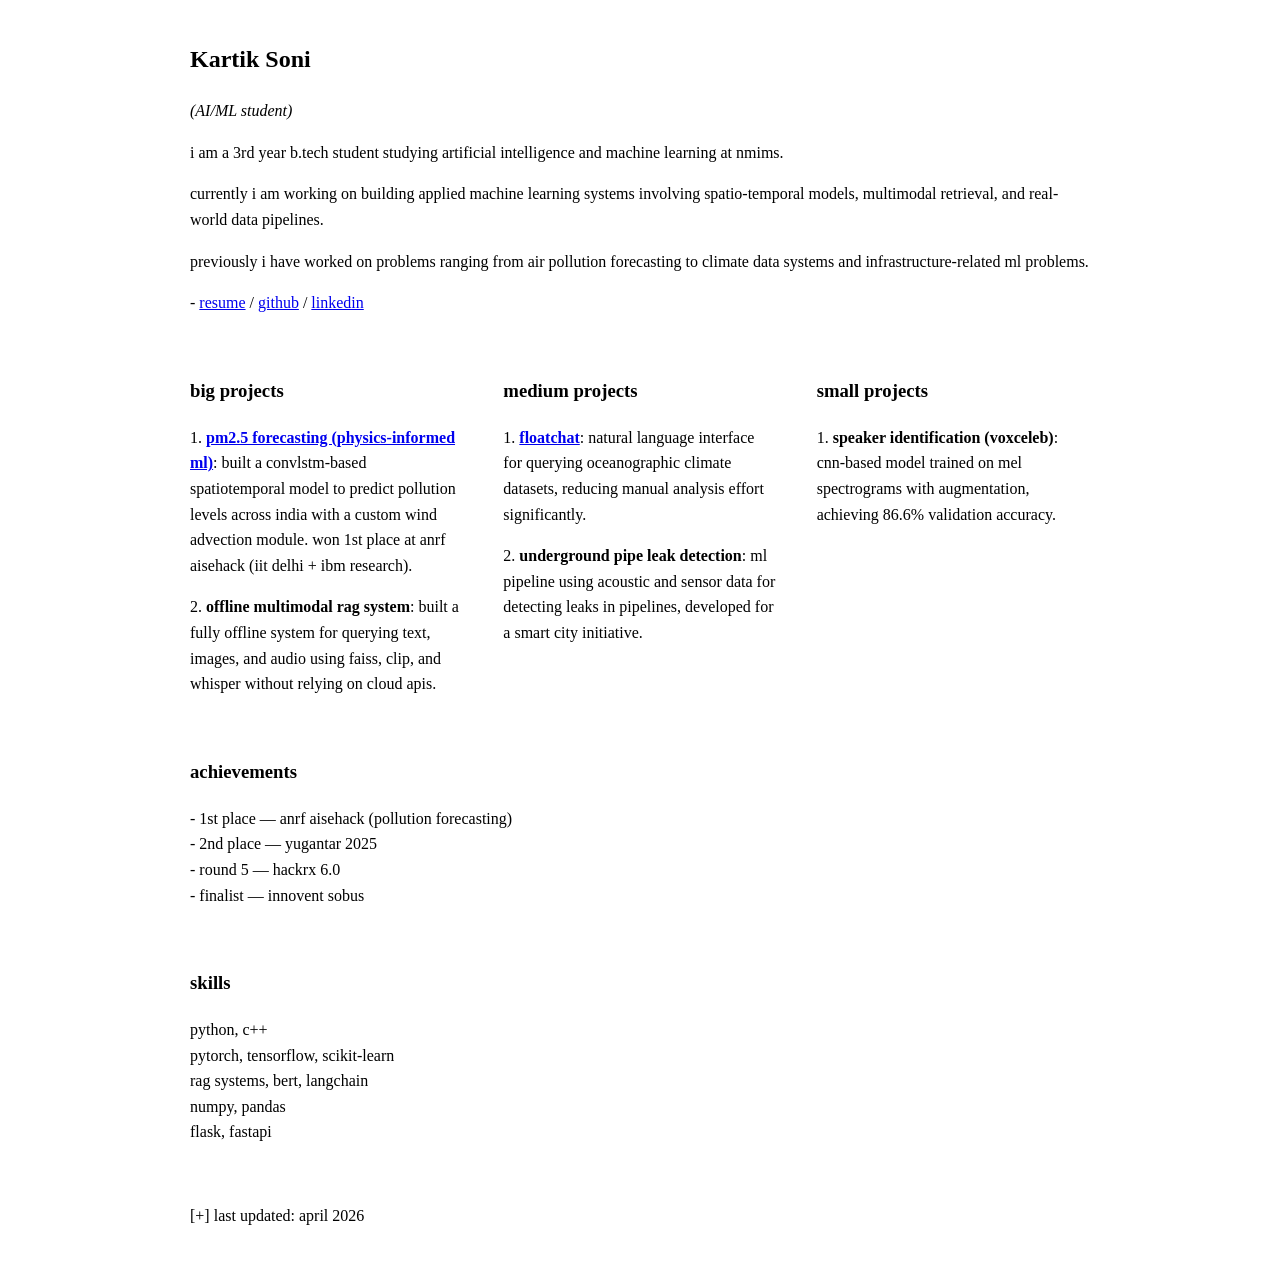
==== profile.html @ 04551285 "profile updated" ====
<!DOCTYPE html>
<html lang="en">
<head>
    <meta charset="UTF-8">
    <title>Kartik Soni</title>
</head>
<body style="max-width: 900px; margin: 40px auto; font-family: serif; line-height: 1.6;">

    <h2>Kartik Soni</h2>
    <p><i>(AI/ML student)</i></p>

    <p>
        i am a 3rd year b.tech student studying artificial intelligence and machine learning at nmims.
    </p>

    <p>
        currently i am working on building applied machine learning systems involving spatio-temporal models,
        multimodal retrieval, and real-world data pipelines.
    </p>

    <p>
        previously i have worked on problems ranging from air pollution forecasting to climate data systems
        and infrastructure-related ml problems.
    </p>

    <p>
        - <a href="https://kartiks15.github.io/docs/Kartik_Resume.pdf">resume</a> / <a href="https://github.com/kartiks15">github</a> / <a href="https://www.linkedin.com/in/kartiksoni1/">linkedin</a>
    </p>

    <br>

    <div style="display: flex; gap: 40px;">

        <!-- BIG PROJECTS -->
        <div style="flex: 1;">
            <h3>big projects</h3>

            <p>
                1. <b><a href="https://github.com/kartiks15/ANRF_AISEHack_VibeCoders">pm2.5 forecasting (physics-informed ml)</a></b>: built a convlstm-based spatiotemporal model
                to predict pollution levels across india with a custom wind advection module. won 1st place at
                anrf aisehack (iit delhi + ibm research).
            </p>

            <p>
                2. <b>offline multimodal rag system</a></b>: built a fully offline system for querying text, images,
                and audio using faiss, clip, and whisper without relying on cloud apis.
            </p>
        </div>

        <!-- MEDIUM PROJECTS -->
        <div style="flex: 1;">
            <h3>medium projects</h3>

            <p>
                1. <b><a href="https://github.com/kartiks15/FloatChat">floatchat</a></b>: natural language interface for querying oceanographic climate datasets,
                reducing manual analysis effort significantly.
            </p>

            <p>
                2. <b>underground pipe leak detection</b>: ml pipeline using acoustic and sensor data for detecting
                leaks in pipelines, developed for a smart city initiative.
            </p>
        </div>

        <!-- SMALL PROJECTS -->
        <div style="flex: 1;">
            <h3>small projects</h3>

            <p>
                1. <b>speaker identification (voxceleb)</b>: cnn-based model trained on mel spectrograms with
                augmentation, achieving 86.6% validation accuracy.
            </p>
        </div>

    </div>

    <br>

    <h3>achievements</h3>
    <p>
        - 1st place — anrf aisehack (pollution forecasting)<br>
        - 2nd place — yugantar 2025<br>
        - round 5 — hackrx 6.0<br>
        - finalist — innovent sobus
    </p>

    <br>

    <h3>skills</h3>
    <p>
        python, c++<br>
        pytorch, tensorflow, scikit-learn<br>
        rag systems, bert, langchain<br>
        numpy, pandas<br>
        flask, fastapi<br>
    </p>

    <br>

    <p>[+] last updated: april 2026</p>

</body>
</html>
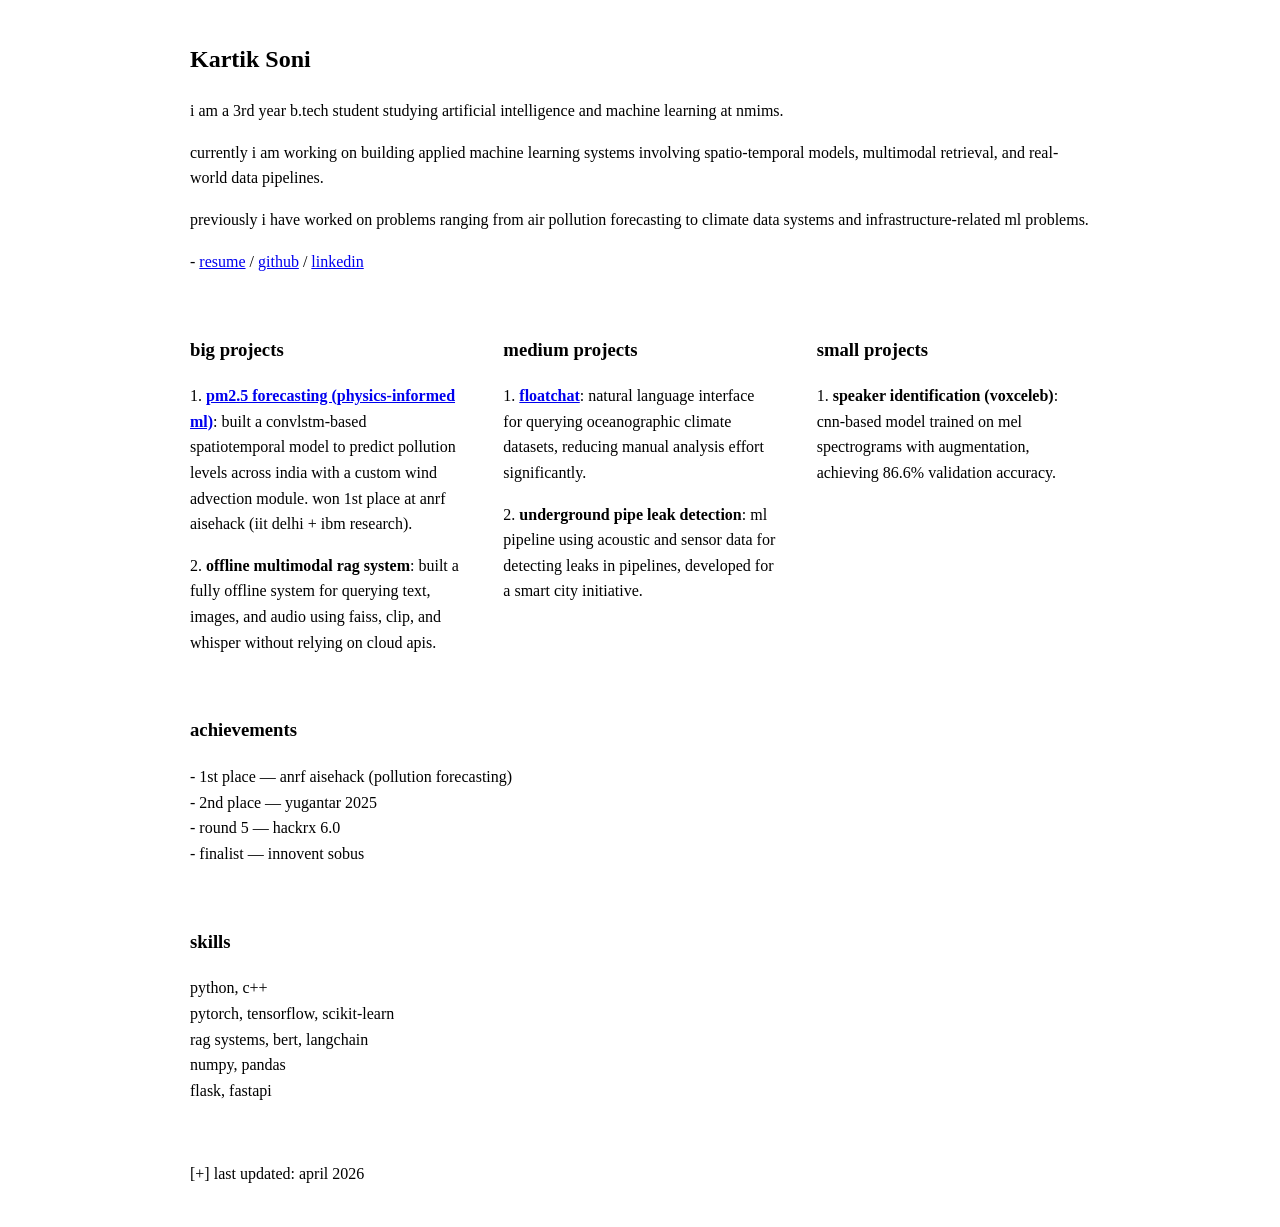
==== commit d6b00c71: "profile updated" ====
--- a/profile.html
+++ b/profile.html
@@ -7,8 +7,6 @@
 <body style="max-width: 900px; margin: 40px auto; font-family: serif; line-height: 1.6;">
 
     <h2>Kartik Soni</h2>
-    <p><i>(AI/ML student)</i></p>
-
     <p>
         i am a 3rd year b.tech student studying artificial intelligence and machine learning at nmims.
     </p>
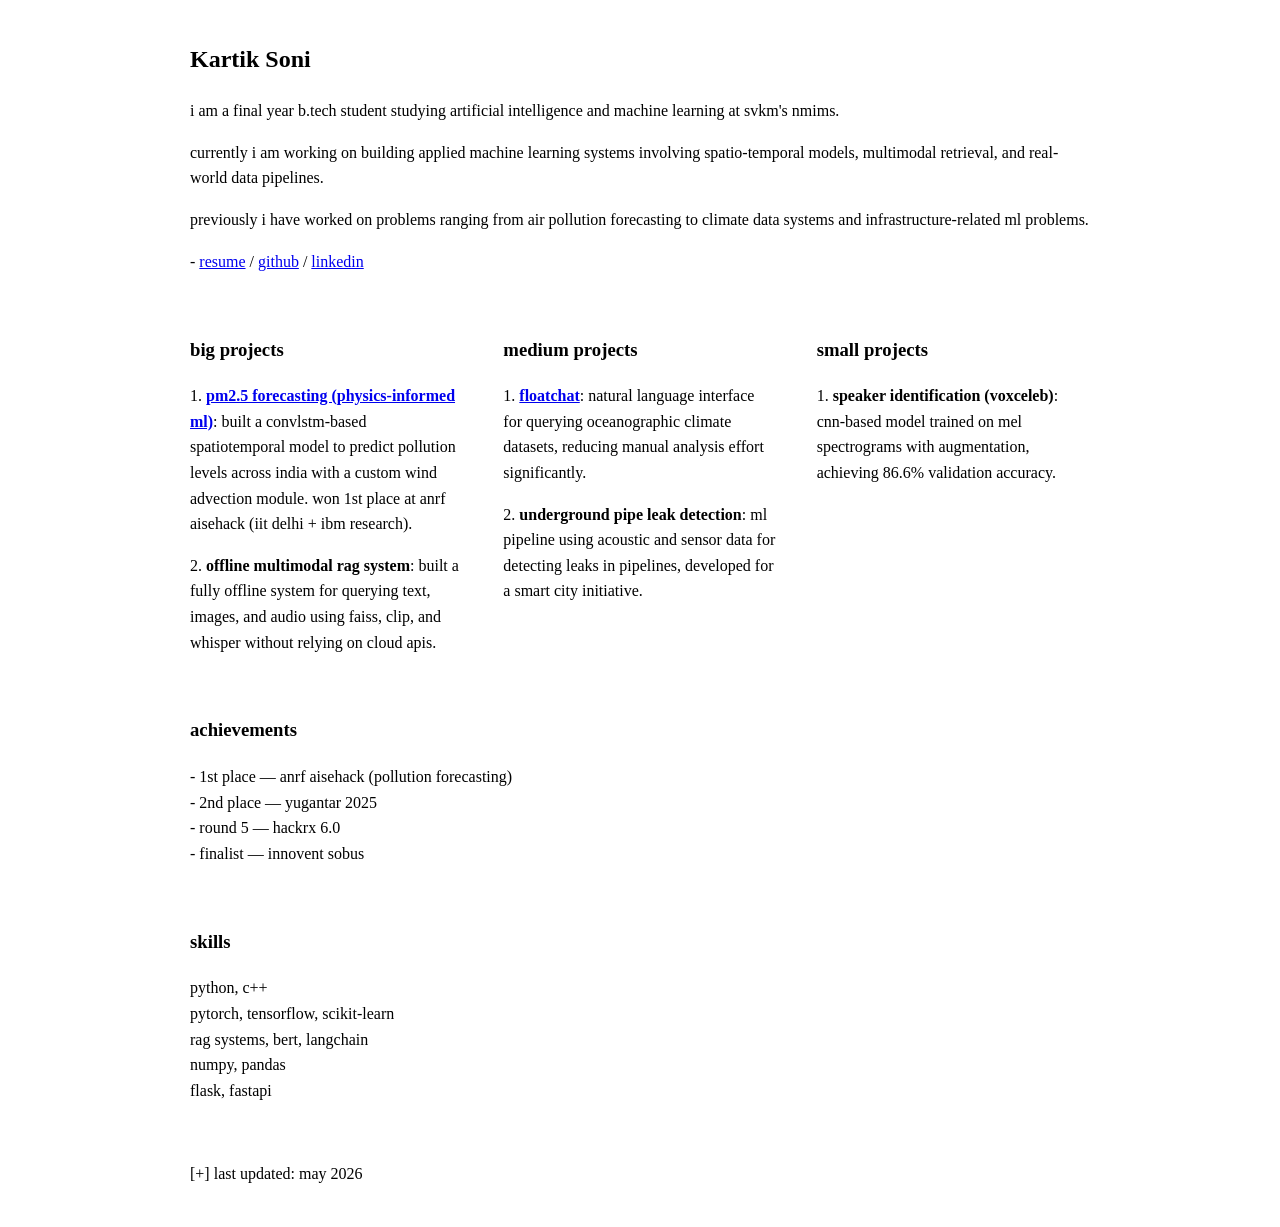
==== commit 96bc8fa9: "updated portfolio website" ====
--- a/profile.html
+++ b/profile.html
@@ -1,101 +1,101 @@
-<!DOCTYPE html>
-<html lang="en">
-<head>
-    <meta charset="UTF-8">
-    <title>Kartik Soni</title>
-</head>
-<body style="max-width: 900px; margin: 40px auto; font-family: serif; line-height: 1.6;">
-
-    <h2>Kartik Soni</h2>
-    <p>
-        i am a 3rd year b.tech student studying artificial intelligence and machine learning at nmims.
-    </p>
-
-    <p>
-        currently i am working on building applied machine learning systems involving spatio-temporal models,
-        multimodal retrieval, and real-world data pipelines.
-    </p>
-
-    <p>
-        previously i have worked on problems ranging from air pollution forecasting to climate data systems
-        and infrastructure-related ml problems.
-    </p>
-
-    <p>
-        - <a href="https://kartiks15.github.io/docs/Kartik_Resume.pdf">resume</a> / <a href="https://github.com/kartiks15">github</a> / <a href="https://www.linkedin.com/in/kartiksoni1/">linkedin</a>
-    </p>
-
-    <br>
-
-    <div style="display: flex; gap: 40px;">
-
-        <!-- BIG PROJECTS -->
-        <div style="flex: 1;">
-            <h3>big projects</h3>
-
-            <p>
-                1. <b><a href="https://github.com/kartiks15/ANRF_AISEHack_VibeCoders">pm2.5 forecasting (physics-informed ml)</a></b>: built a convlstm-based spatiotemporal model
-                to predict pollution levels across india with a custom wind advection module. won 1st place at
-                anrf aisehack (iit delhi + ibm research).
-            </p>
-
-            <p>
-                2. <b>offline multimodal rag system</a></b>: built a fully offline system for querying text, images,
-                and audio using faiss, clip, and whisper without relying on cloud apis.
-            </p>
-        </div>
-
-        <!-- MEDIUM PROJECTS -->
-        <div style="flex: 1;">
-            <h3>medium projects</h3>
-
-            <p>
-                1. <b><a href="https://github.com/kartiks15/FloatChat">floatchat</a></b>: natural language interface for querying oceanographic climate datasets,
-                reducing manual analysis effort significantly.
-            </p>
-
-            <p>
-                2. <b>underground pipe leak detection</b>: ml pipeline using acoustic and sensor data for detecting
-                leaks in pipelines, developed for a smart city initiative.
-            </p>
-        </div>
-
-        <!-- SMALL PROJECTS -->
-        <div style="flex: 1;">
-            <h3>small projects</h3>
-
-            <p>
-                1. <b>speaker identification (voxceleb)</b>: cnn-based model trained on mel spectrograms with
-                augmentation, achieving 86.6% validation accuracy.
-            </p>
-        </div>
-
-    </div>
-
-    <br>
-
-    <h3>achievements</h3>
-    <p>
-        - 1st place — anrf aisehack (pollution forecasting)<br>
-        - 2nd place — yugantar 2025<br>
-        - round 5 — hackrx 6.0<br>
-        - finalist — innovent sobus
-    </p>
-
-    <br>
-
-    <h3>skills</h3>
-    <p>
-        python, c++<br>
-        pytorch, tensorflow, scikit-learn<br>
-        rag systems, bert, langchain<br>
-        numpy, pandas<br>
-        flask, fastapi<br>
-    </p>
-
-    <br>
-
-    <p>[+] last updated: april 2026</p>
-
-</body>
+<!DOCTYPE html>
+<html lang="en">
+<head>
+    <meta charset="UTF-8">
+    <title>Kartik Soni</title>
+</head>
+<body style="max-width: 900px; margin: 40px auto; font-family: serif; line-height: 1.6;">
+
+    <h2>Kartik Soni</h2>
+    <p>
+        i am a final year b.tech student studying artificial intelligence and machine learning at svkm's nmims.
+    </p>
+
+    <p>
+        currently i am working on building applied machine learning systems involving spatio-temporal models,
+        multimodal retrieval, and real-world data pipelines.
+    </p>
+
+    <p>
+        previously i have worked on problems ranging from air pollution forecasting to climate data systems
+        and infrastructure-related ml problems.
+    </p>
+
+    <p>
+        - <a href="https://kartiks15.github.io/docs/Kartik_Resume.pdf">resume</a> / <a href="https://github.com/kartiks15">github</a> / <a href="https://www.linkedin.com/in/kartiksoni1/">linkedin</a>
+    </p>
+
+    <br>
+
+    <div style="display: flex; gap: 40px;">
+
+        <!-- BIG PROJECTS -->
+        <div style="flex: 1;">
+            <h3>big projects</h3>
+
+            <p>
+                1. <b><a href="https://github.com/kartiks15/ANRF_AISEHack_VibeCoders">pm2.5 forecasting (physics-informed ml)</a></b>: built a convlstm-based spatiotemporal model
+                to predict pollution levels across india with a custom wind advection module. won 1st place at
+                anrf aisehack (iit delhi + ibm research).
+            </p>
+
+            <p>
+                2. <b><a href="https://github.com/kartiks15/Private-RAG"></a>offline multimodal rag system</a></b>: built a fully offline system for querying text, images,
+                and audio using faiss, clip, and whisper without relying on cloud apis.
+            </p>
+        </div>
+
+        <!-- MEDIUM PROJECTS -->
+        <div style="flex: 1;">
+            <h3>medium projects</h3>
+
+            <p>
+                1. <b><a href="https://github.com/kartiks15/FloatChat">floatchat</a></b>: natural language interface for querying oceanographic climate datasets,
+                reducing manual analysis effort significantly.
+            </p>
+
+            <p>
+                2. <b>underground pipe leak detection</b>: ml pipeline using acoustic and sensor data for detecting
+                leaks in pipelines, developed for a smart city initiative.
+            </p>
+        </div>
+
+        <!-- SMALL PROJECTS -->
+        <div style="flex: 1;">
+            <h3>small projects</h3>
+
+            <p>
+                1. <b>speaker identification (voxceleb)</b>: cnn-based model trained on mel spectrograms with
+                augmentation, achieving 86.6% validation accuracy.
+            </p>
+        </div>
+
+    </div>
+
+    <br>
+
+    <h3>achievements</h3>
+    <p>
+        - 1st place — anrf aisehack (pollution forecasting)<br>
+        - 2nd place — yugantar 2025<br>
+        - round 5 — hackrx 6.0<br>
+        - finalist — innovent sobus
+    </p>
+
+    <br>
+
+    <h3>skills</h3>
+    <p>
+        python, c++<br>
+        pytorch, tensorflow, scikit-learn<br>
+        rag systems, bert, langchain<br>
+        numpy, pandas<br>
+        flask, fastapi<br>
+    </p>
+
+    <br>
+
+    <p>[+] last updated: may 2026</p>
+
+</body>
 </html>
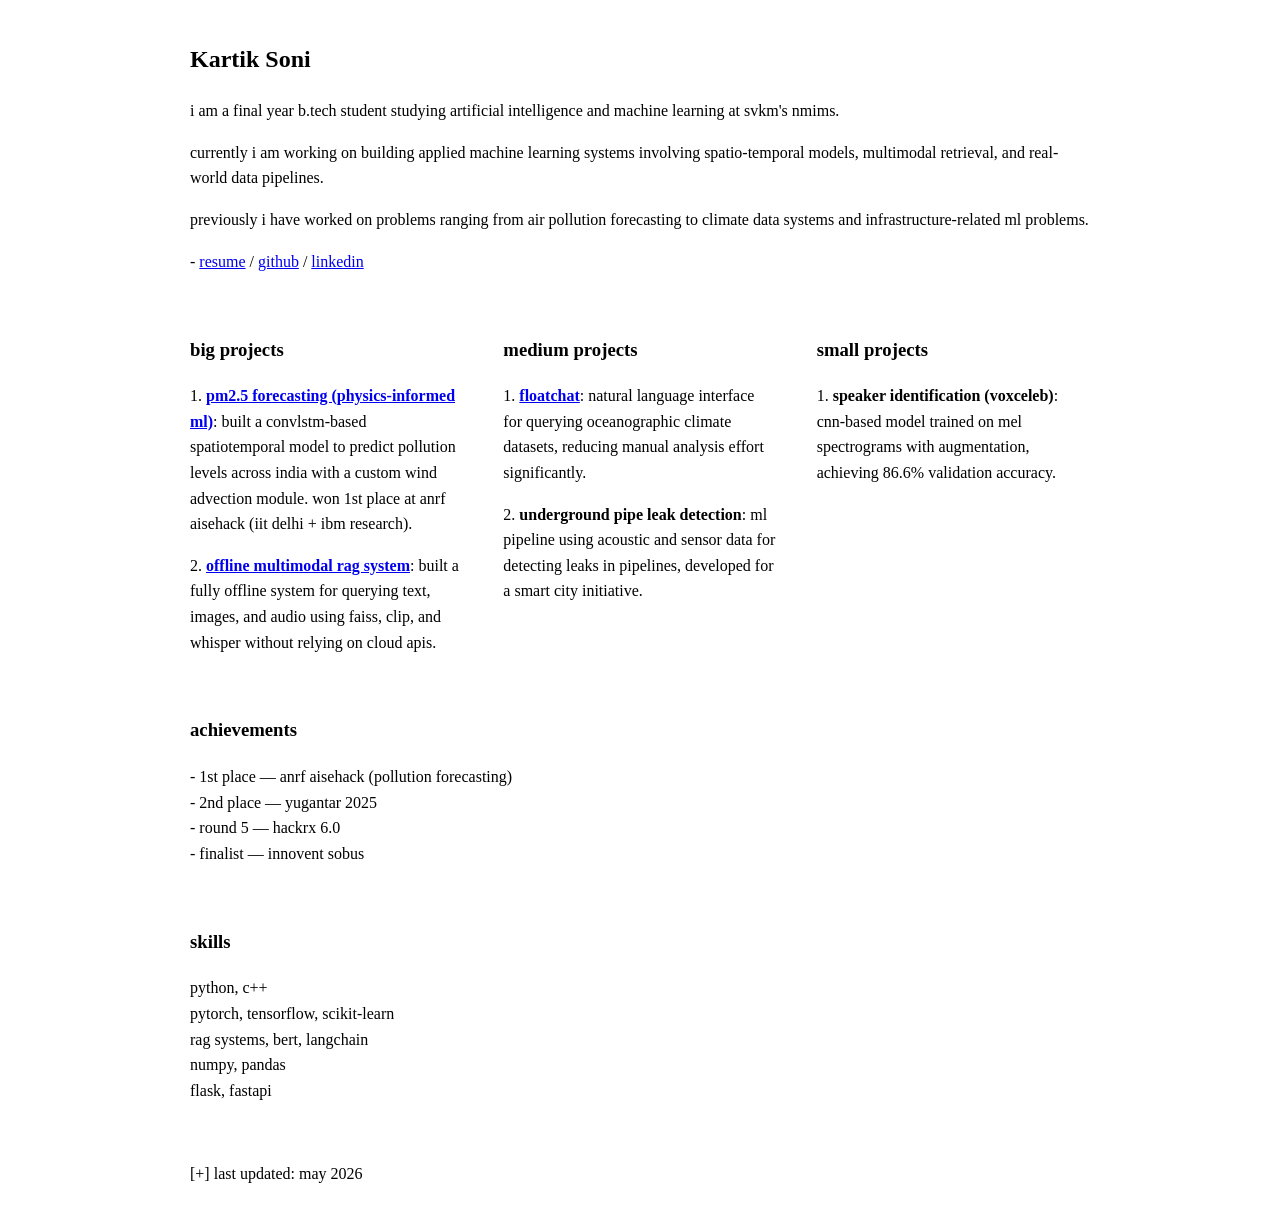
==== commit 6d2daa8e: "resolved hyperlink error" ====
--- a/profile.html
+++ b/profile.html
@@ -22,7 +22,7 @@
     </p>
 
     <p>
-        - <a href="https://kartiks15.github.io/docs/Kartik_Resume.pdf">resume</a> / <a href="https://github.com/kartiks15">github</a> / <a href="https://www.linkedin.com/in/kartiksoni1/">linkedin</a>
+        - <a href="https://kartiks15.github.io/docs/Resume_Latest.pdf">resume</a> / <a href="https://github.com/kartiks15">github</a> / <a href="https://www.linkedin.com/in/kartiksoni1/">linkedin</a>
     </p>
 
     <br>
@@ -40,7 +40,7 @@
             </p>
 
             <p>
-                2. <b><a href="https://github.com/kartiks15/Private-RAG"></a>offline multimodal rag system</a></b>: built a fully offline system for querying text, images,
+                2. <b><a href="https://github.com/kartiks15/Private-RAG">offline multimodal rag system</a></b>: built a fully offline system for querying text, images,
                 and audio using faiss, clip, and whisper without relying on cloud apis.
             </p>
         </div>
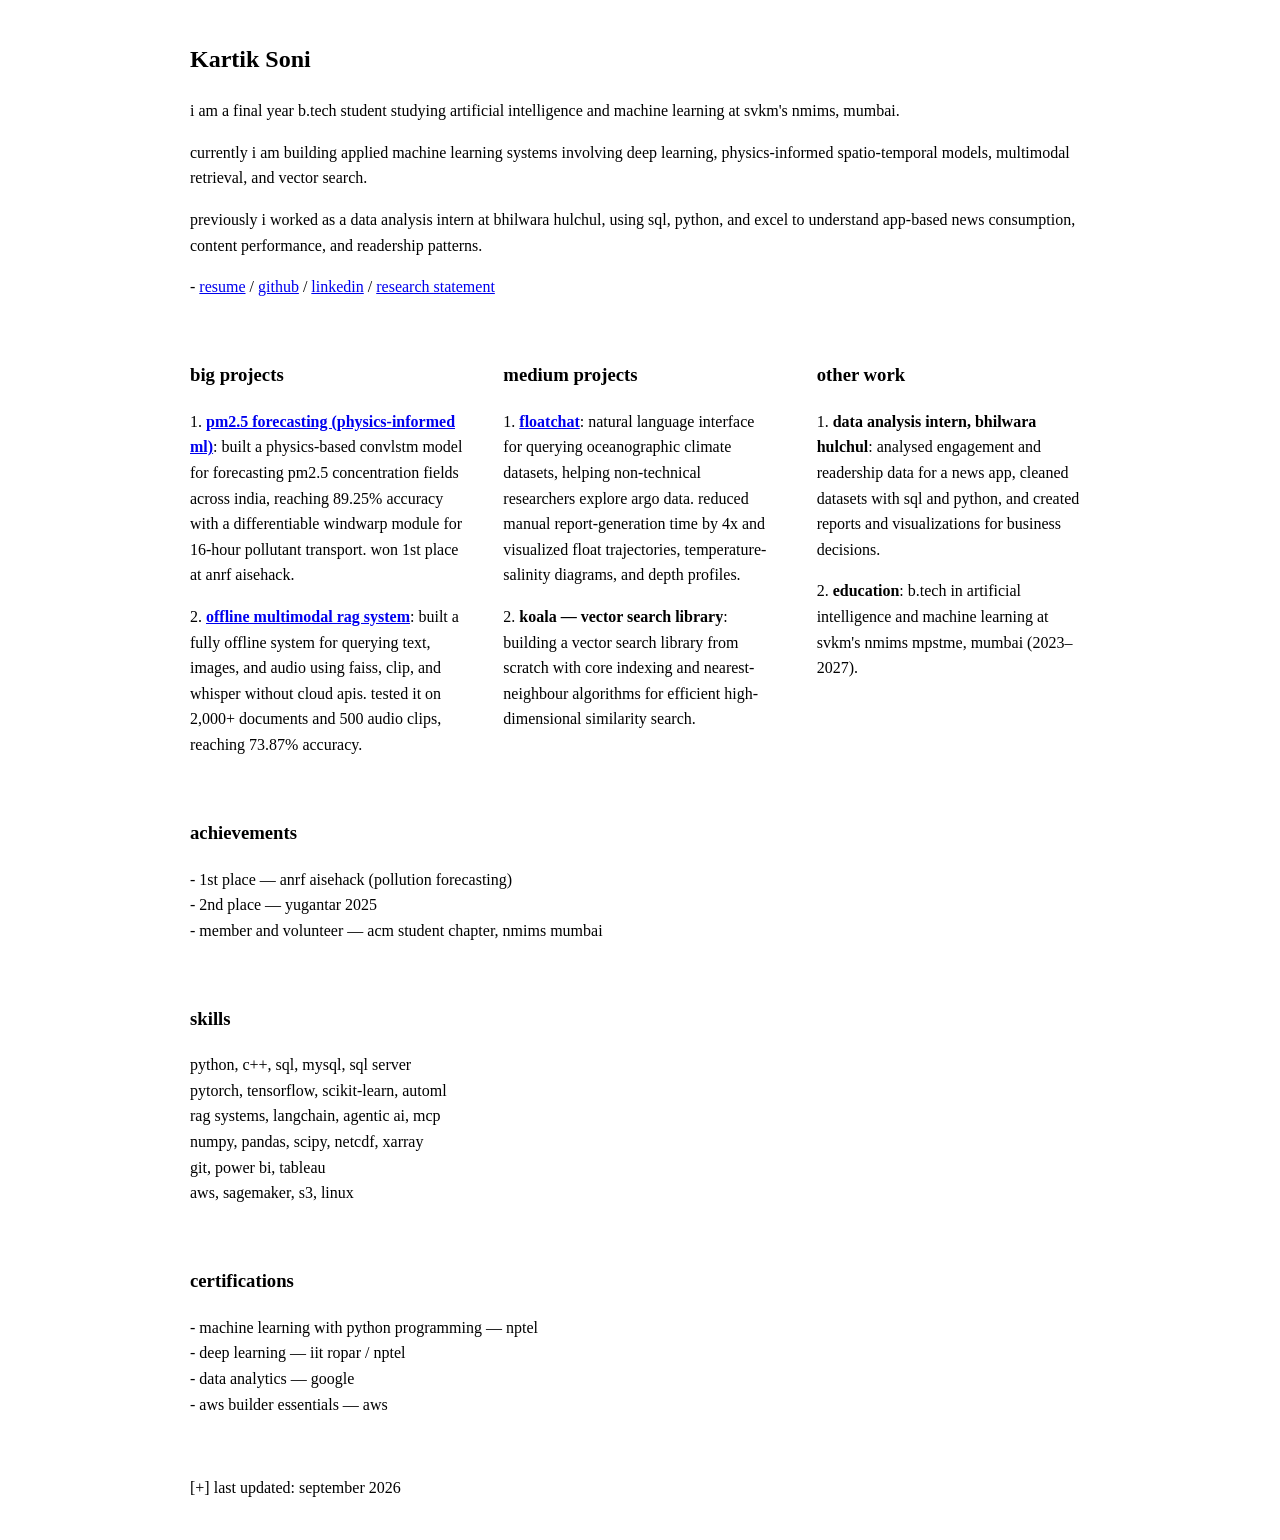
==== commit 0834cf50: "added research statement" ====
--- a/profile.html
+++ b/profile.html
@@ -8,21 +8,21 @@
 
     <h2>Kartik Soni</h2>
     <p>
-        i am a final year b.tech student studying artificial intelligence and machine learning at svkm's nmims.
+        i am a final year b.tech student studying artificial intelligence and machine learning at svkm's nmims, mumbai.
     </p>
 
     <p>
-        currently i am working on building applied machine learning systems involving spatio-temporal models,
-        multimodal retrieval, and real-world data pipelines.
+        currently i am building applied machine learning systems involving deep learning, physics-informed
+        spatio-temporal models, multimodal retrieval, and vector search.
     </p>
 
     <p>
-        previously i have worked on problems ranging from air pollution forecasting to climate data systems
-        and infrastructure-related ml problems.
+        previously i worked as a data analysis intern at bhilwara hulchul, using sql, python, and excel to
+        understand app-based news consumption, content performance, and readership patterns.
     </p>
 
     <p>
-        - <a href="https://kartiks15.github.io/docs/Resume_Latest.pdf">resume</a> / <a href="https://github.com/kartiks15">github</a> / <a href="https://www.linkedin.com/in/kartiksoni1/">linkedin</a>
+        - <a href="https://kartiks15.github.io/docs/Kartik_Resume.pdf">resume</a> / <a href="https://github.com/kartiks15">github</a> / <a href="https://www.linkedin.com/in/kartiksoni1/">linkedin</a> / <a href="https://kartiks15.github.io/docs/Research Associate Statement.pdf">research statement</a>
     </p>
 
     <br>
@@ -34,14 +34,15 @@
             <h3>big projects</h3>
 
             <p>
-                1. <b><a href="https://github.com/kartiks15/ANRF_AISEHack_VibeCoders">pm2.5 forecasting (physics-informed ml)</a></b>: built a convlstm-based spatiotemporal model
-                to predict pollution levels across india with a custom wind advection module. won 1st place at
-                anrf aisehack (iit delhi + ibm research).
+                1. <b><a href="https://github.com/kartiks15/ANRF_AISEHack_VibeCoders">pm2.5 forecasting (physics-informed ml)</a></b>: built a physics-based convlstm model
+                for forecasting pm2.5 concentration fields across india, reaching 89.25% accuracy with a
+                differentiable windwarp module for 16-hour pollutant transport. won 1st place at anrf aisehack.
             </p>
 
             <p>
                 2. <b><a href="https://github.com/kartiks15/Private-RAG">offline multimodal rag system</a></b>: built a fully offline system for querying text, images,
-                and audio using faiss, clip, and whisper without relying on cloud apis.
+                and audio using faiss, clip, and whisper without cloud apis. tested it on 2,000+ documents and
+                500 audio clips, reaching 73.87% accuracy.
             </p>
         </div>
 
@@ -51,22 +52,29 @@
 
             <p>
                 1. <b><a href="https://github.com/kartiks15/FloatChat">floatchat</a></b>: natural language interface for querying oceanographic climate datasets,
-                reducing manual analysis effort significantly.
+                helping non-technical researchers explore argo data. reduced manual report-generation time by 4x
+                and visualized float trajectories, temperature-salinity diagrams, and depth profiles.
             </p>
 
             <p>
-                2. <b>underground pipe leak detection</b>: ml pipeline using acoustic and sensor data for detecting
-                leaks in pipelines, developed for a smart city initiative.
+                2. <b>koala — vector search library</b>: building a vector search library from scratch with core
+                indexing and nearest-neighbour algorithms for efficient high-dimensional similarity search.
             </p>
         </div>
 
-        <!-- SMALL PROJECTS -->
+        <!-- OTHER WORK -->
         <div style="flex: 1;">
-            <h3>small projects</h3>
+            <h3>other work</h3>
 
             <p>
-                1. <b>speaker identification (voxceleb)</b>: cnn-based model trained on mel spectrograms with
-                augmentation, achieving 86.6% validation accuracy.
+                1. <b>data analysis intern, bhilwara hulchul</b>: analysed engagement and readership data for a
+                news app, cleaned datasets with sql and python, and created reports and visualizations for business
+                decisions.
+            </p>
+
+            <p>
+                2. <b>education</b>: b.tech in artificial intelligence and machine learning at svkm's nmims mpstme,
+                mumbai (2023–2027).
             </p>
         </div>
 
@@ -78,24 +86,34 @@
     <p>
         - 1st place — anrf aisehack (pollution forecasting)<br>
         - 2nd place — yugantar 2025<br>
-        - round 5 — hackrx 6.0<br>
-        - finalist — innovent sobus
+        - member and volunteer — acm student chapter, nmims mumbai
     </p>
 
     <br>
 
     <h3>skills</h3>
     <p>
-        python, c++<br>
-        pytorch, tensorflow, scikit-learn<br>
-        rag systems, bert, langchain<br>
-        numpy, pandas<br>
-        flask, fastapi<br>
+        python, c++, sql, mysql, sql server<br>
+        pytorch, tensorflow, scikit-learn, automl<br>
+        rag systems, langchain, agentic ai, mcp<br>
+        numpy, pandas, scipy, netcdf, xarray<br>
+        git, power bi, tableau<br>
+        aws, sagemaker, s3, linux
     </p>
 
     <br>
 
-    <p>[+] last updated: may 2026</p>
+    <h3>certifications</h3>
+    <p>
+        - machine learning with python programming — nptel<br>
+        - deep learning — iit ropar / nptel<br>
+        - data analytics — google<br>
+        - aws builder essentials — aws
+    </p>
+
+    <br>
+
+    <p>[+] last updated: september 2026</p>
 
 </body>
-</html>+</html>
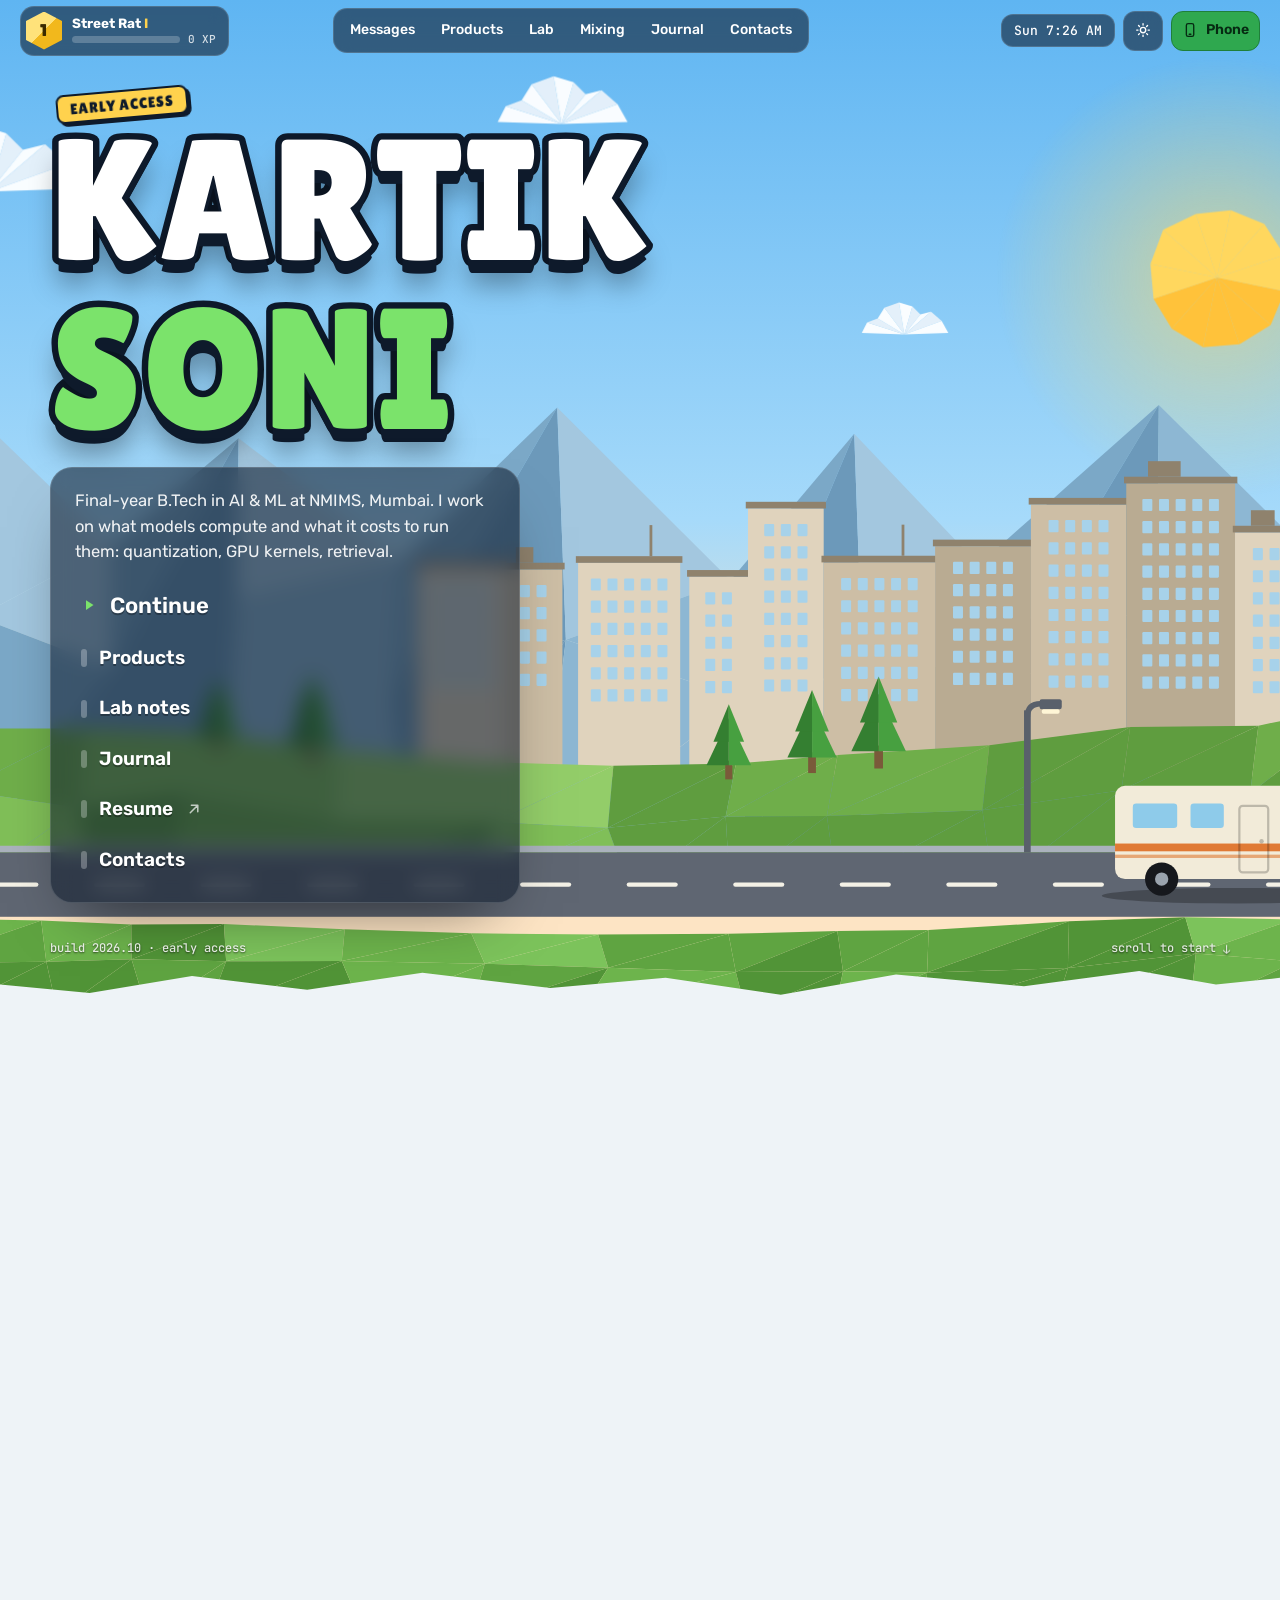
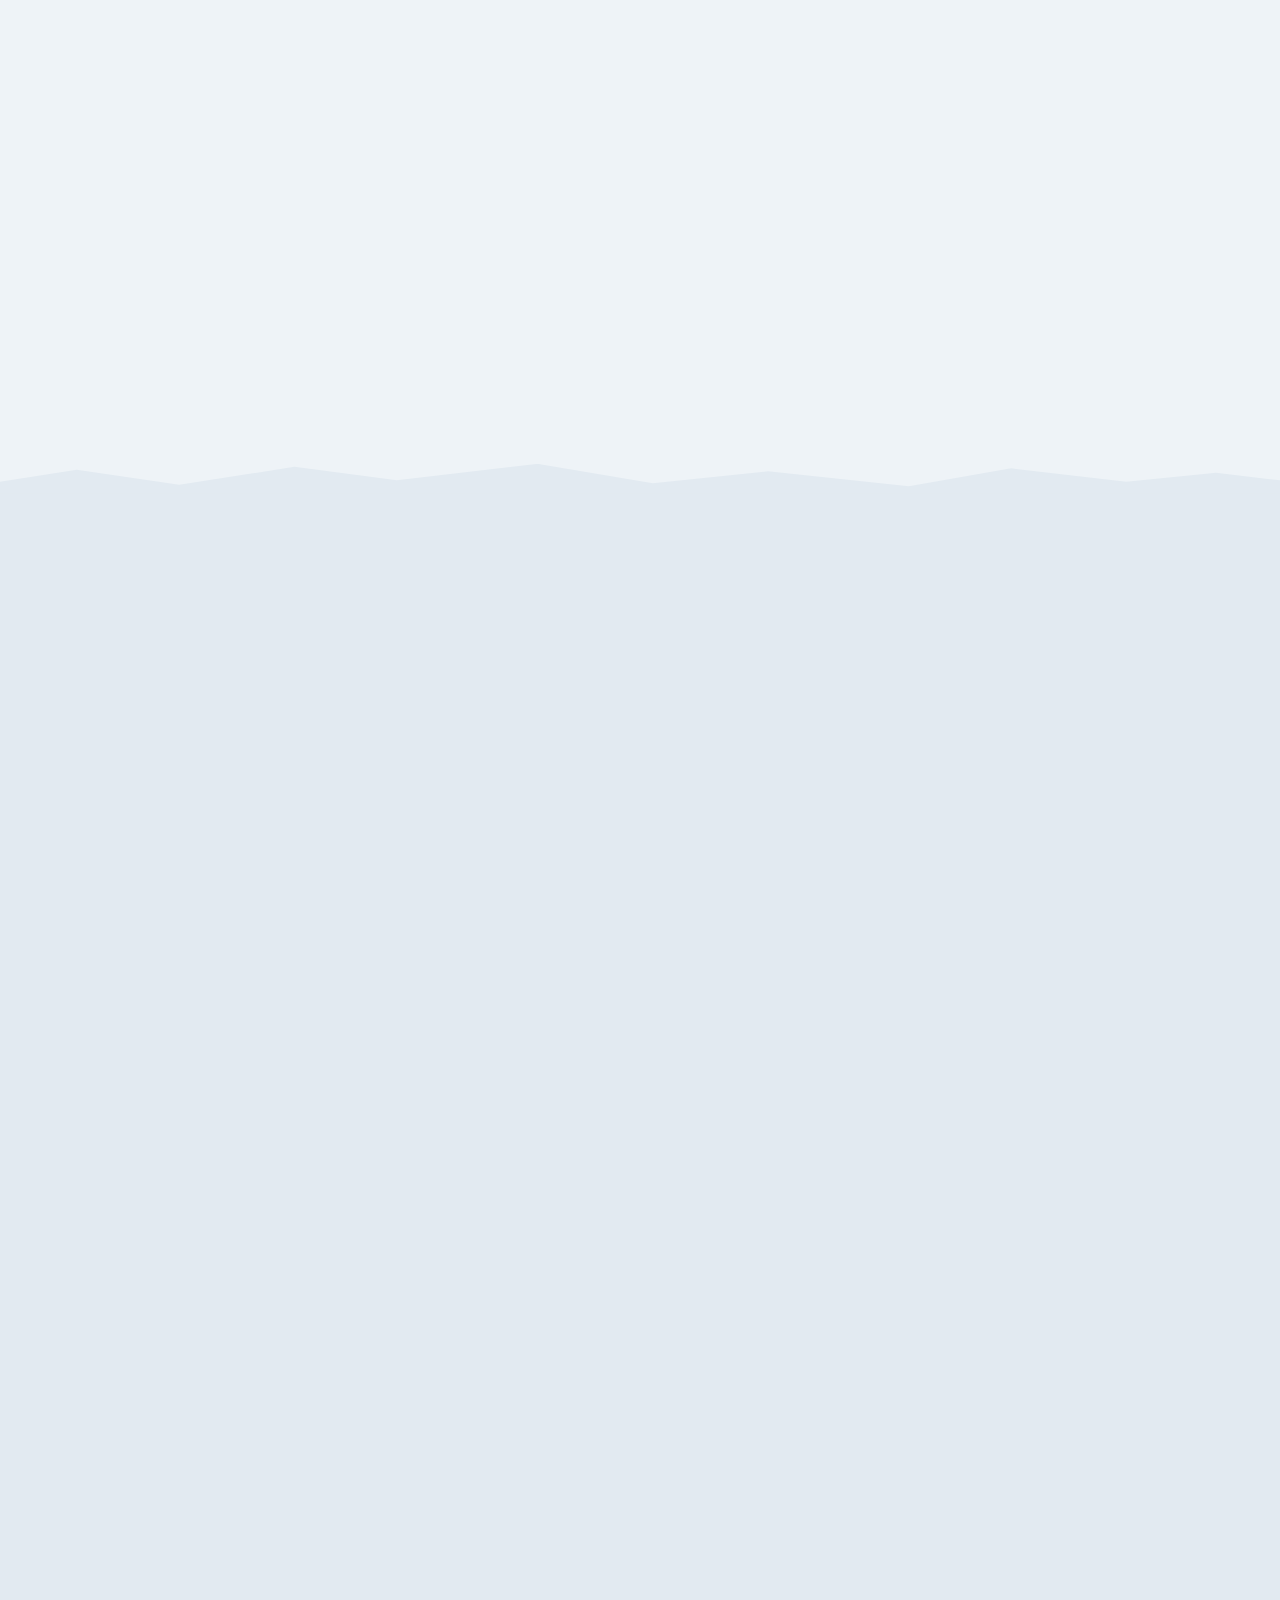
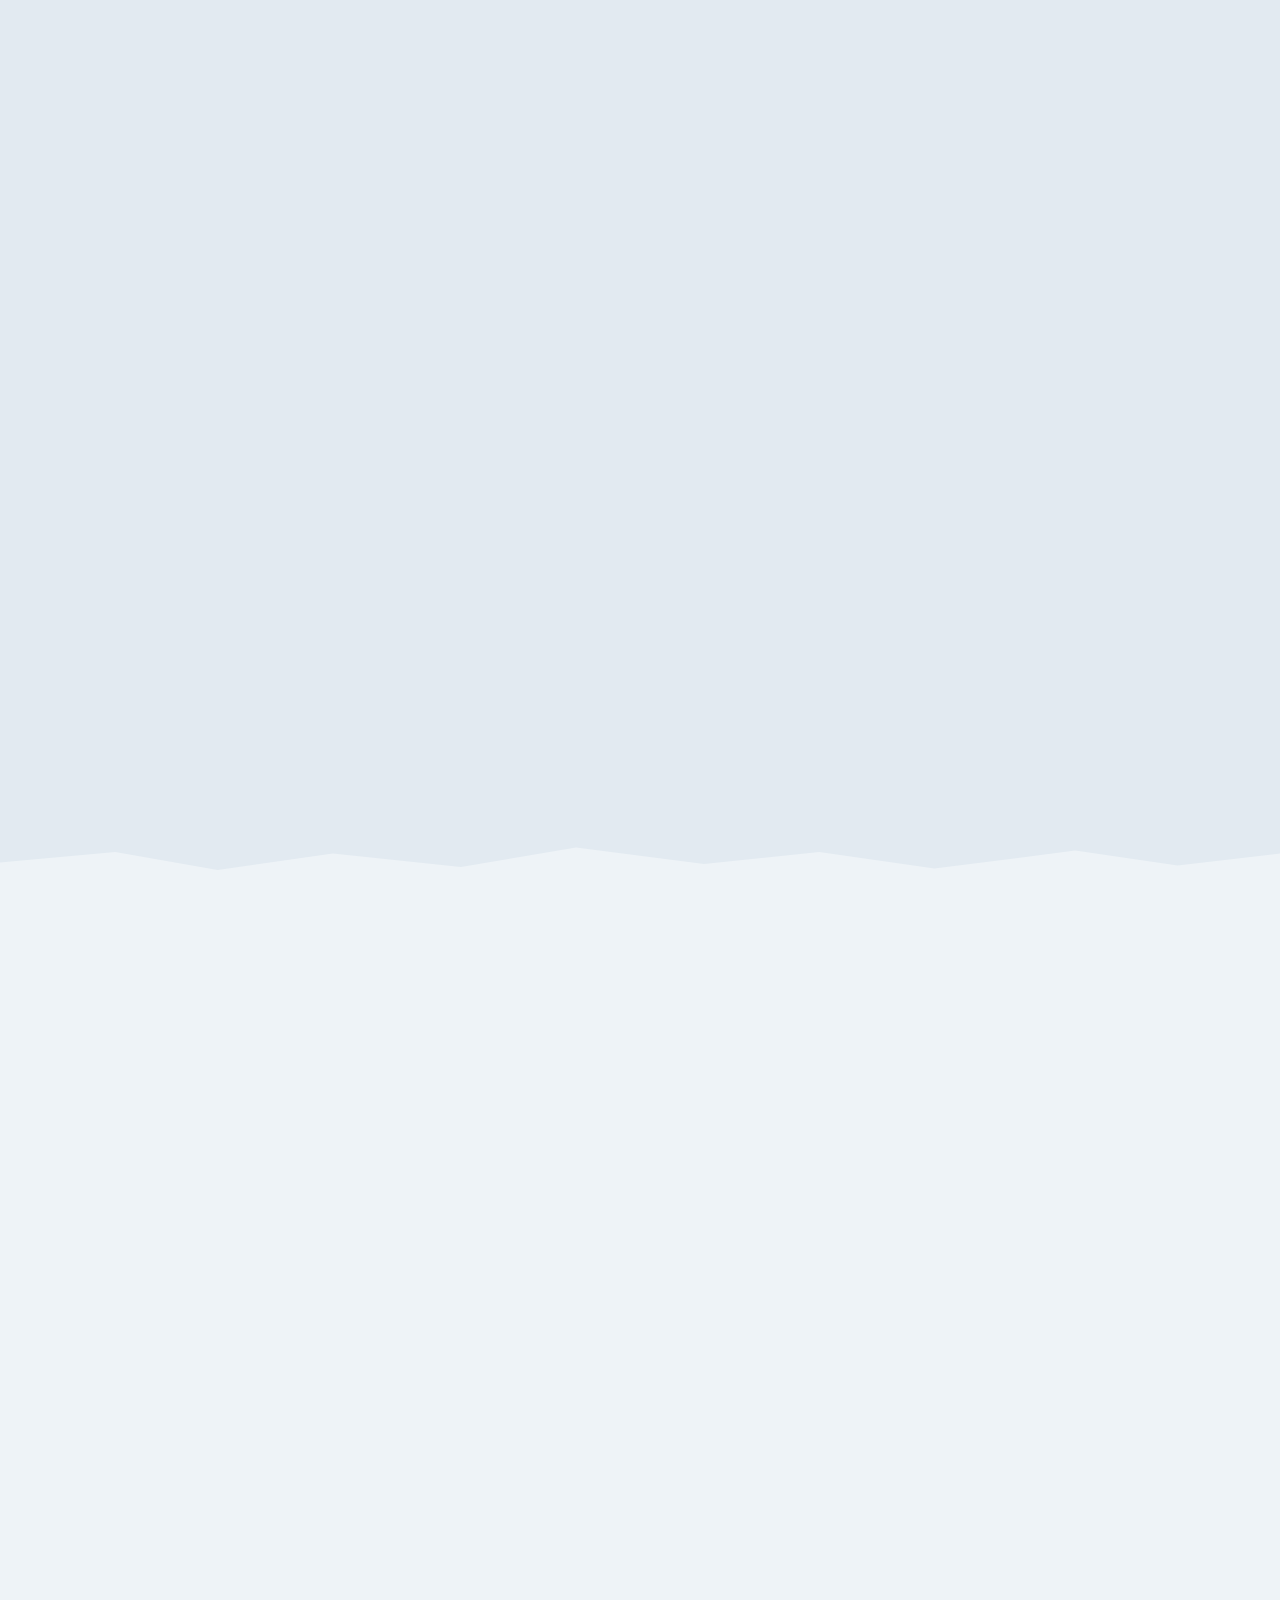
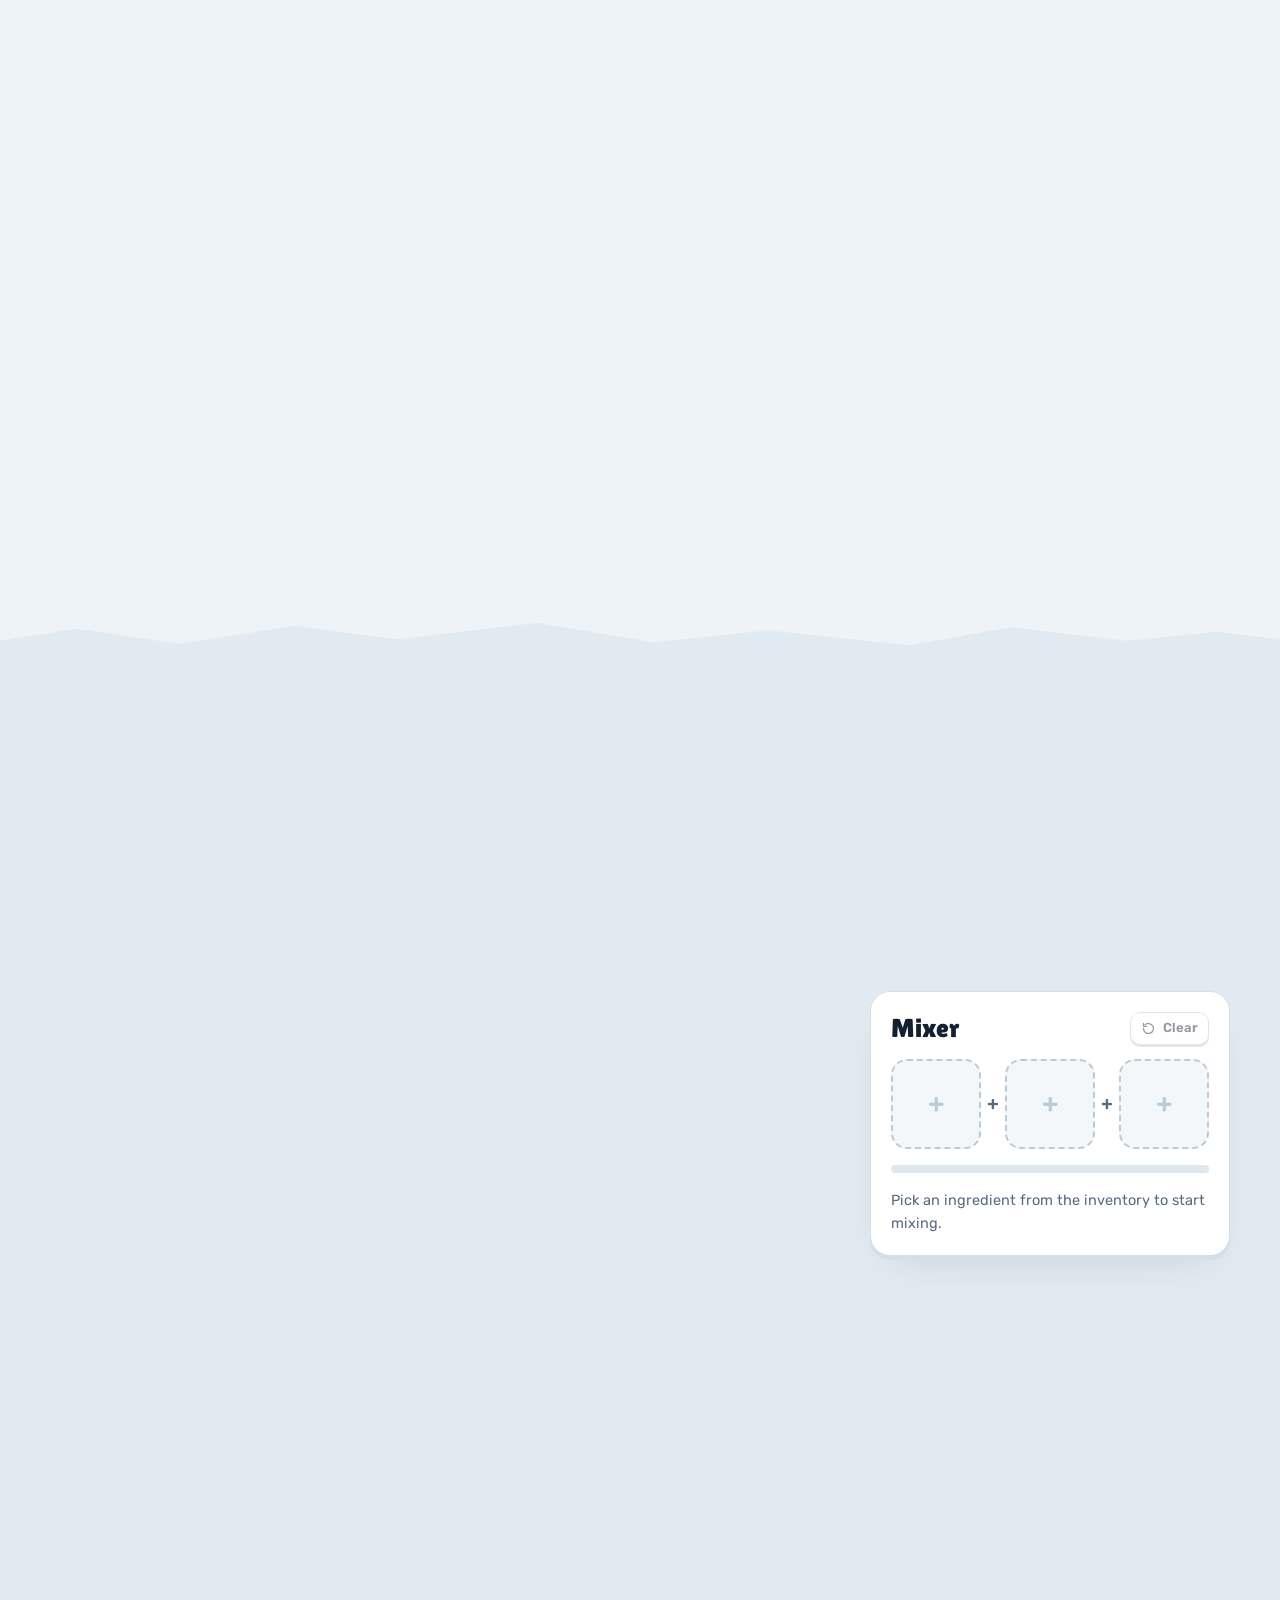
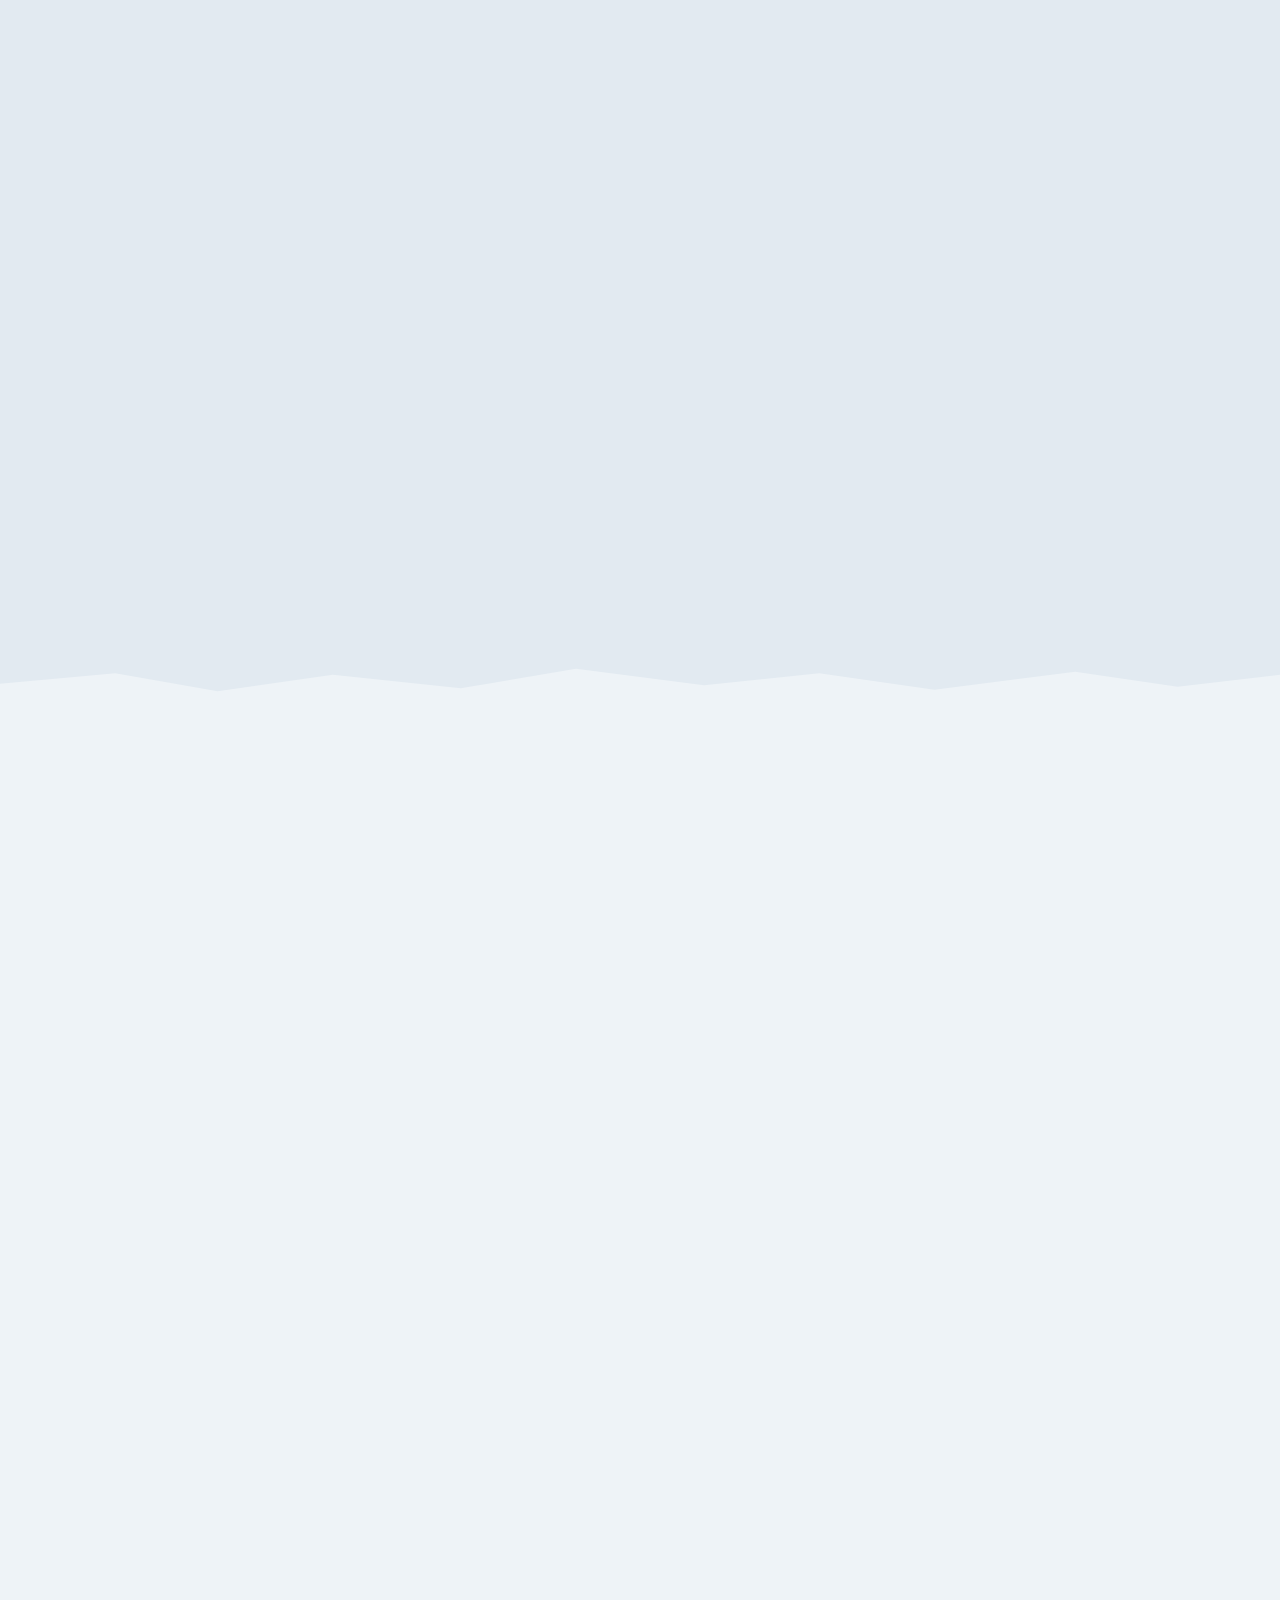
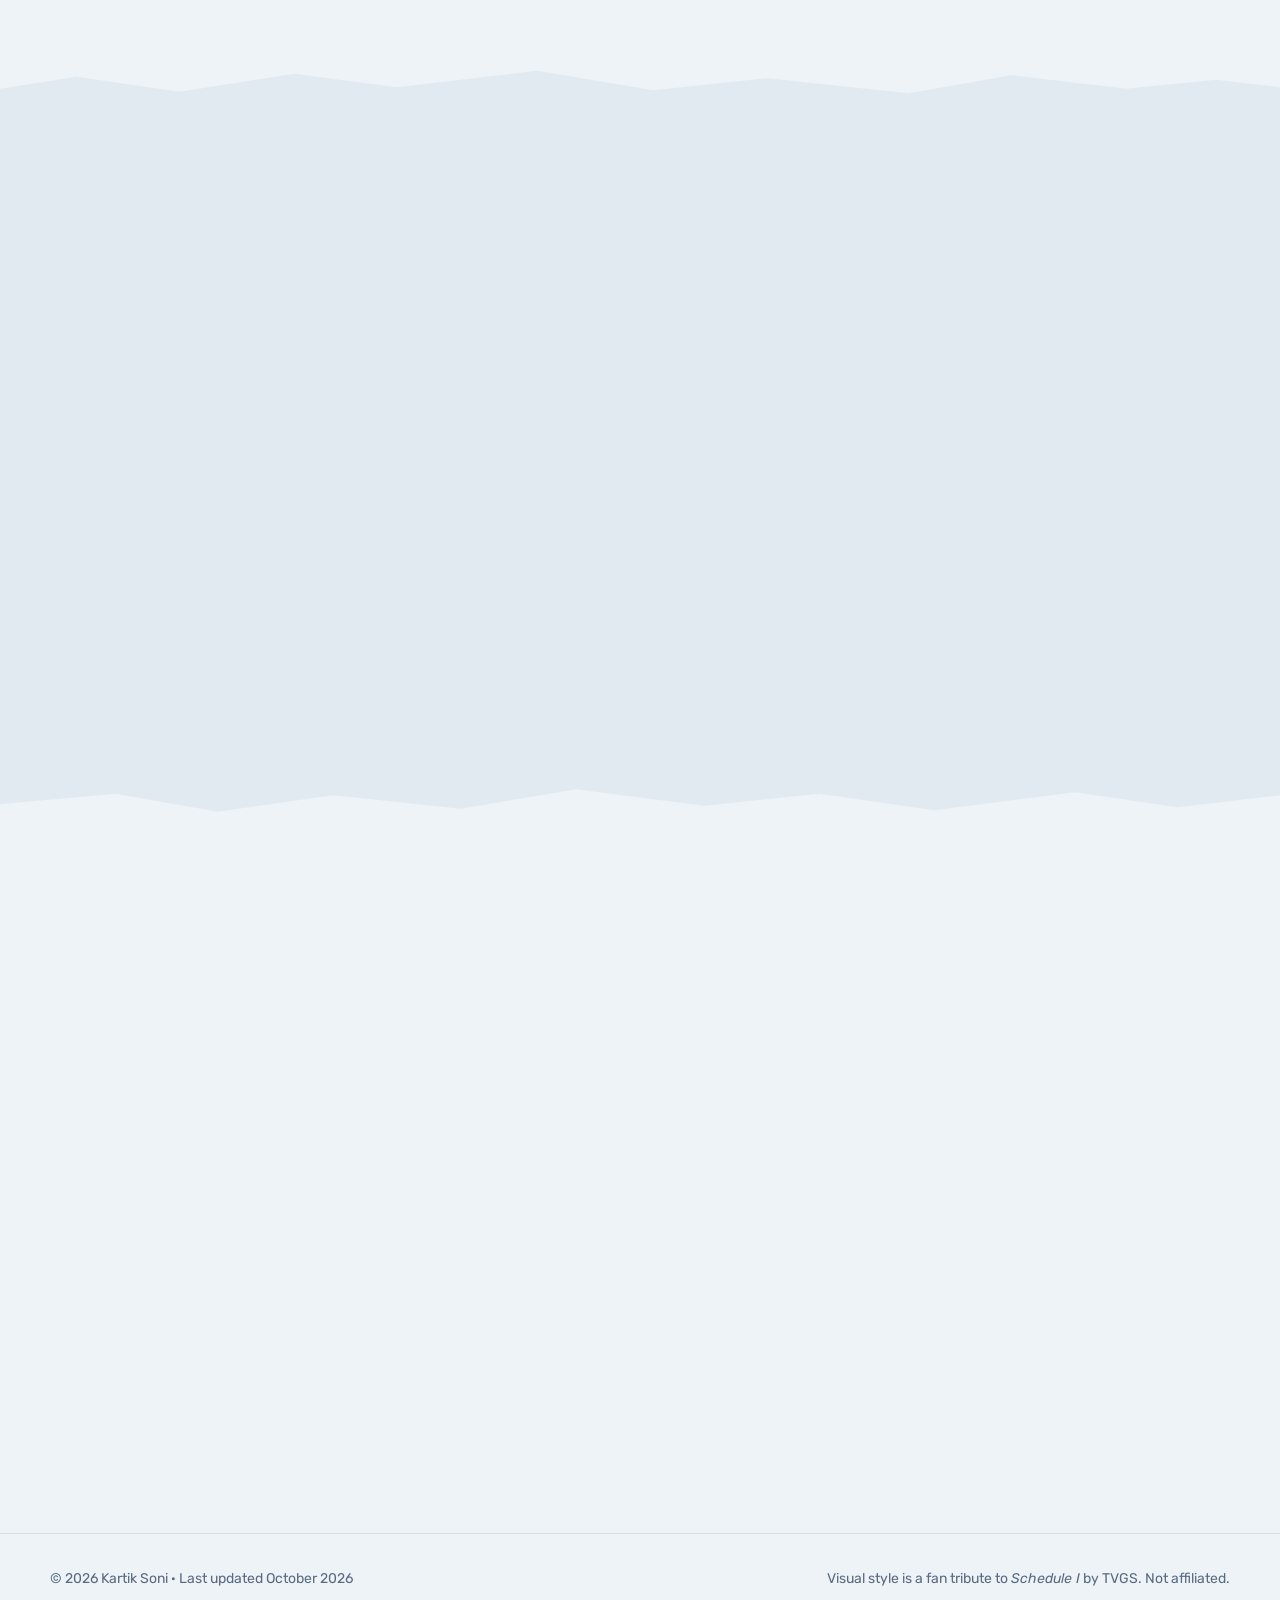
==== commit 22ffd91b: "Rebuild portfolio with a Schedule I-inspired game theme New single-page site (index.html + assets/) " ====
--- a/profile.html
+++ b/profile.html
@@ -1,119 +1,12 @@
-<!DOCTYPE html>
-<html lang="en">
-<head>
-    <meta charset="UTF-8">
-    <title>Kartik Soni</title>
-</head>
-<body style="max-width: 900px; margin: 40px auto; font-family: serif; line-height: 1.6;">
-
-    <h2>Kartik Soni</h2>
-    <p>
-        i am a final year b.tech student studying artificial intelligence and machine learning at svkm's nmims, mumbai.
-    </p>
-
-    <p>
-        currently i am building applied machine learning systems involving deep learning, physics-informed
-        spatio-temporal models, multimodal retrieval, and vector search.
-    </p>
-
-    <p>
-        previously i worked as a data analysis intern at bhilwara hulchul, using sql, python, and excel to
-        understand app-based news consumption, content performance, and readership patterns.
-    </p>
-
-    <p>
-        - <a href="https://kartiks15.github.io/docs/Kartik_Resume.pdf">resume</a> / <a href="https://github.com/kartiks15">github</a> / <a href="https://www.linkedin.com/in/kartiksoni1/">linkedin</a> / <a href="https://kartiks15.github.io/docs/Research Associate Statement.pdf">research statement</a>
-    </p>
-
-    <br>
-
-    <div style="display: flex; gap: 40px;">
-
-        <!-- BIG PROJECTS -->
-        <div style="flex: 1;">
-            <h3>big projects</h3>
-
-            <p>
-                1. <b><a href="https://github.com/kartiks15/ANRF_AISEHack_VibeCoders">pm2.5 forecasting (physics-informed ml)</a></b>: built a physics-based convlstm model
-                for forecasting pm2.5 concentration fields across india, reaching 89.25% accuracy with a
-                differentiable windwarp module for 16-hour pollutant transport. won 1st place at anrf aisehack.
-            </p>
-
-            <p>
-                2. <b><a href="https://github.com/kartiks15/Private-RAG">offline multimodal rag system</a></b>: built a fully offline system for querying text, images,
-                and audio using faiss, clip, and whisper without cloud apis. tested it on 2,000+ documents and
-                500 audio clips, reaching 73.87% accuracy.
-            </p>
-        </div>
-
-        <!-- MEDIUM PROJECTS -->
-        <div style="flex: 1;">
-            <h3>medium projects</h3>
-
-            <p>
-                1. <b><a href="https://github.com/kartiks15/FloatChat">floatchat</a></b>: natural language interface for querying oceanographic climate datasets,
-                helping non-technical researchers explore argo data. reduced manual report-generation time by 4x
-                and visualized float trajectories, temperature-salinity diagrams, and depth profiles.
-            </p>
-
-            <p>
-                2. <b>koala — vector search library</b>: building a vector search library from scratch with core
-                indexing and nearest-neighbour algorithms for efficient high-dimensional similarity search.
-            </p>
-        </div>
-
-        <!-- OTHER WORK -->
-        <div style="flex: 1;">
-            <h3>other work</h3>
-
-            <p>
-                1. <b>data analysis intern, bhilwara hulchul</b>: analysed engagement and readership data for a
-                news app, cleaned datasets with sql and python, and created reports and visualizations for business
-                decisions.
-            </p>
-
-            <p>
-                2. <b>education</b>: b.tech in artificial intelligence and machine learning at svkm's nmims mpstme,
-                mumbai (2023–2027).
-            </p>
-        </div>
-
-    </div>
-
-    <br>
-
-    <h3>achievements</h3>
-    <p>
-        - 1st place — anrf aisehack (pollution forecasting)<br>
-        - 2nd place — yugantar 2025<br>
-        - member and volunteer — acm student chapter, nmims mumbai
-    </p>
-
-    <br>
-
-    <h3>skills</h3>
-    <p>
-        python, c++, sql, mysql, sql server<br>
-        pytorch, tensorflow, scikit-learn, automl<br>
-        rag systems, langchain, agentic ai, mcp<br>
-        numpy, pandas, scipy, netcdf, xarray<br>
-        git, power bi, tableau<br>
-        aws, sagemaker, s3, linux
-    </p>
-
-    <br>
-
-    <h3>certifications</h3>
-    <p>
-        - machine learning with python programming — nptel<br>
-        - deep learning — iit ropar / nptel<br>
-        - data analytics — google<br>
-        - aws builder essentials — aws
-    </p>
-
-    <br>
-
-    <p>[+] last updated: september 2026</p>
-
-</body>
-</html>
+<!DOCTYPE html>
+<html lang="en">
+<head>
+    <meta charset="UTF-8">
+    <title>Kartik Soni</title>
+    <meta http-equiv="refresh" content="0; url=./">
+    <link rel="canonical" href="https://kartiks15.github.io/">
+</head>
+<body>
+    <p>My portfolio has moved to <a href="./">kartiks15.github.io</a>.</p>
+</body>
+</html>
